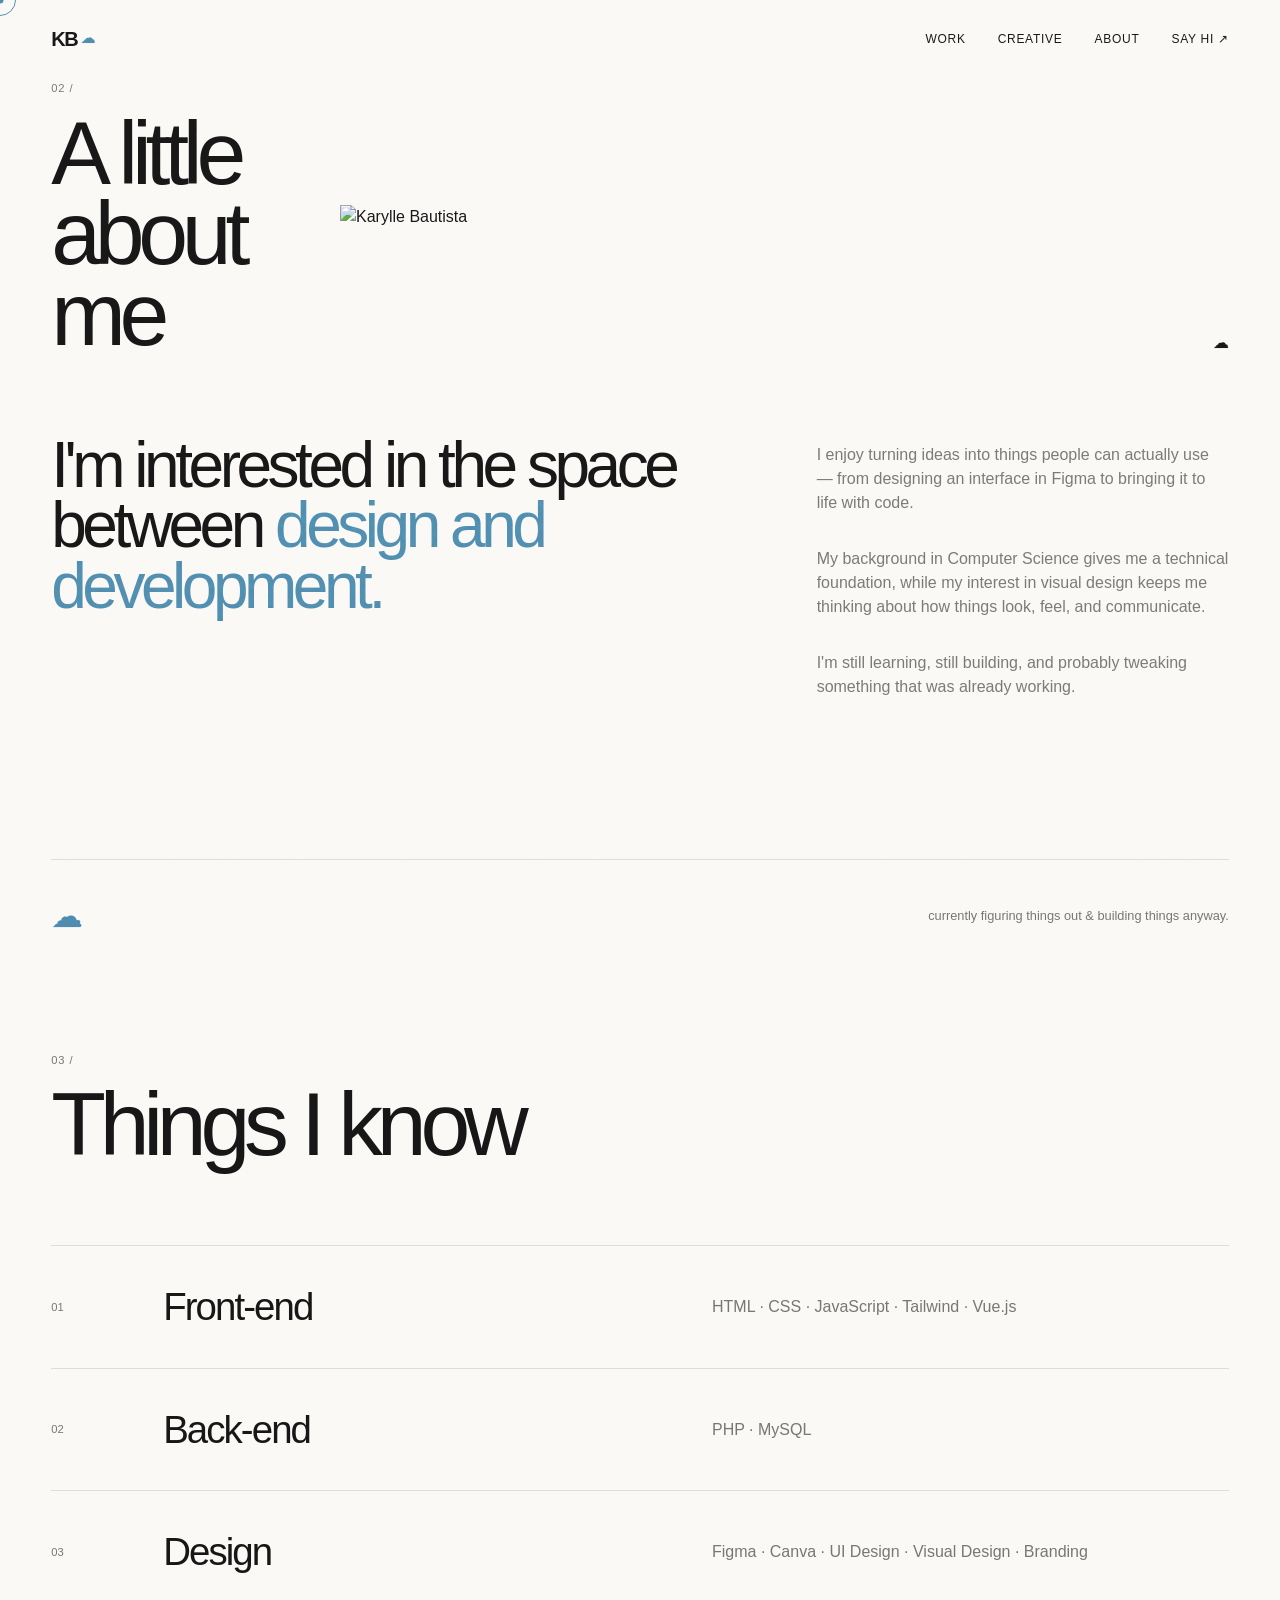
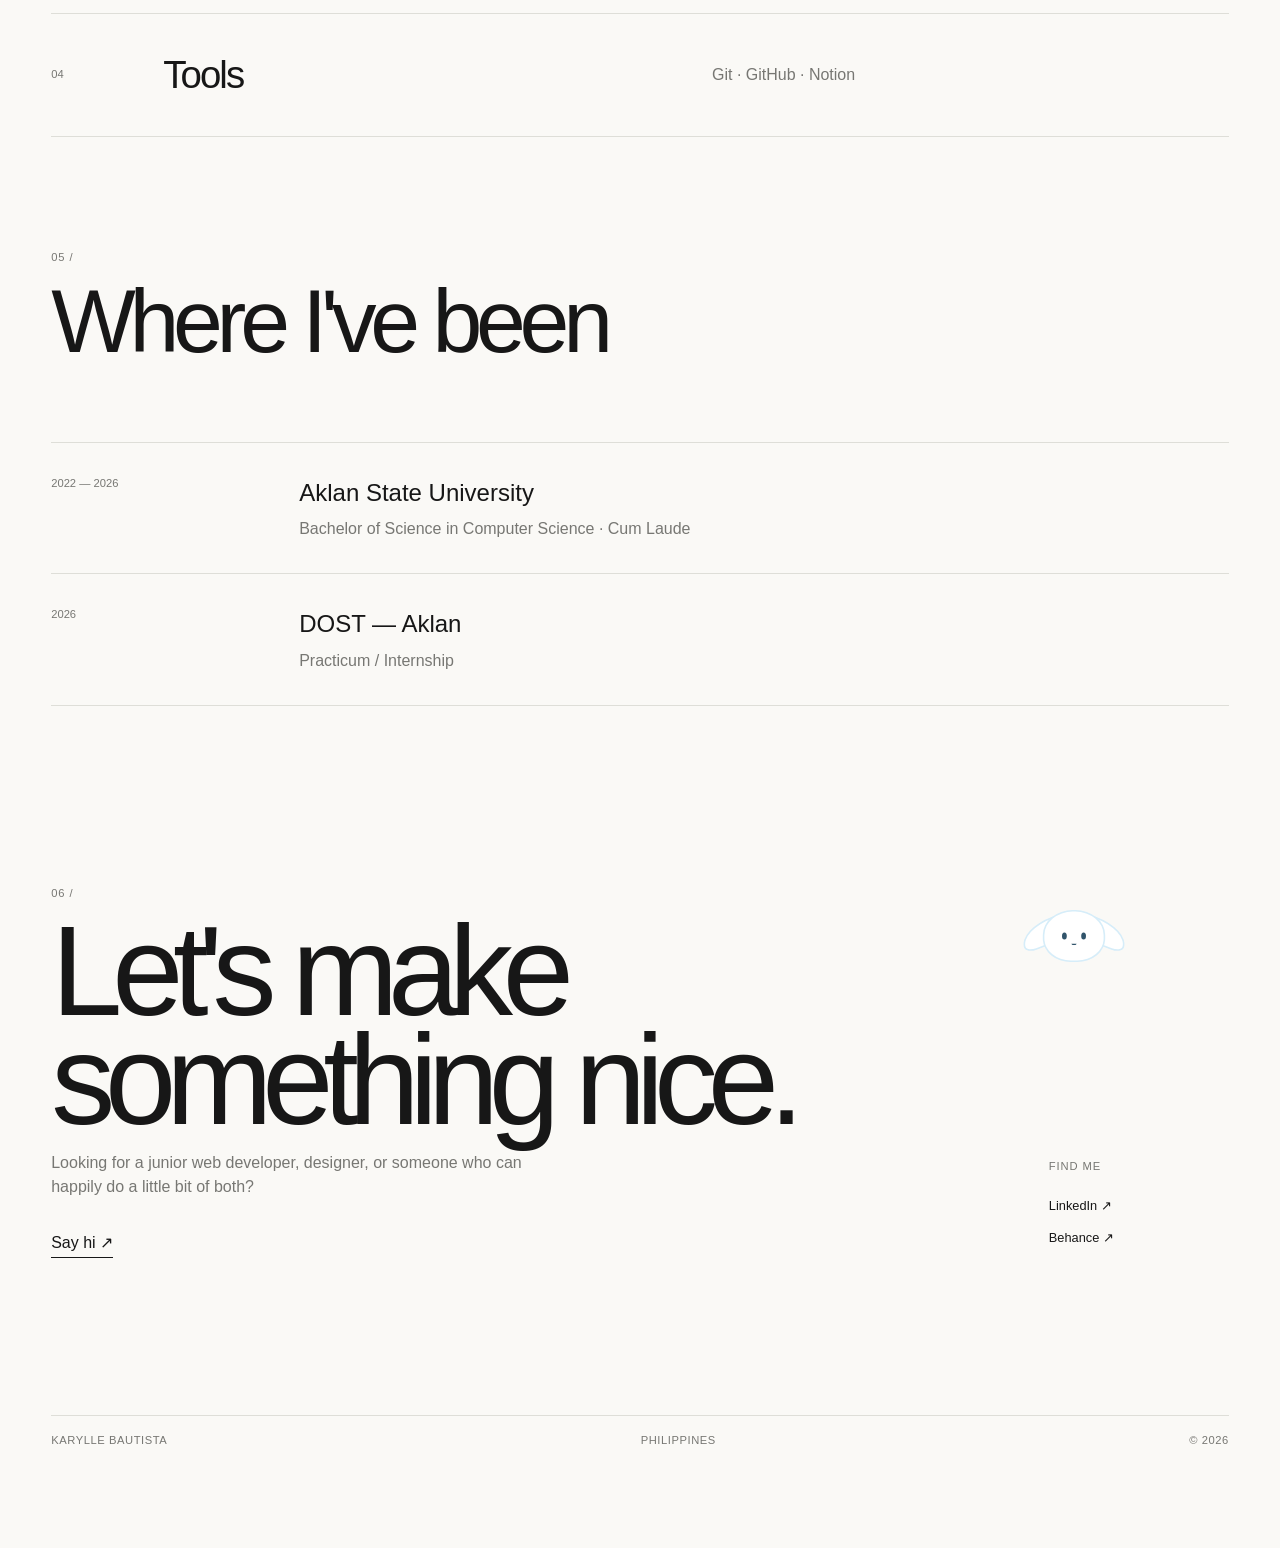
==== about.html @ 3c8ad1b9 "Add files via upload" ====
<!DOCTYPE html>
<html lang="en">

<head>
    <meta charset="UTF-8">
    <meta name="viewport" content="width=device-width, initial-scale=1.0">
    <title>About Us</title>
    <link rel="stylesheet" href="style.css">
</head>

<body>
    <div class="cursor-dot"></div>
    <div class="cursor-ring"></div>


    <!-- =====================================
         NAVIGATION
    ====================================== -->

    <header class="header">

        <a href="#" class="logo">
            KB
            <span>☁</span>
        </a>


        <nav class="nav">

            <a href="index.html#work">Work</a>

            <a href="index.html#creative">Creative</a>

            <a href="about.html">About</a>

            <a href="#contact">Say hi ↗</a>

        </nav>
    </header>
    <!-- =====================================
             ABOUT
        ====================================== -->

    <section id="about" class="section about">

        <div class="section-header">

            <div class="section-header-content">

                <div class="text-content">
                    <p class="section-number">02 /</p>

                    <h2>
                        A little<br>
                        about me
                    </h2>
                </div>

                <div class="image">
                    <img src="assets/images/karylle.png" alt="Karylle Bautista">
                </div>

            </div>


            <div class="section-character">
                ☁
            </div>

        </div>


        <div class="about-grid">


            <div class="about-large">

                <p>

                    I'm interested in the space between
                    <span>design and development.</span>

                </p>

            </div>


            <div class="about-text">

                <p>

                    I enjoy turning ideas into things people can actually use — from designing an interface in Figma
                    to bringing it to life with code.

                </p>


                <p>

                    My background in Computer Science gives me a technical foundation, while my interest in visual
                    design keeps me thinking about how things look, feel, and communicate.

                </p>


                <p>

                    I'm still learning, still building,
                    and probably tweaking something
                    that was already working.

                </p>

            </div>

        </div>


        <div class="about-bottom">

            <div class="mini-cloud">
                ☁
            </div>

            <p>
                currently figuring things out
                & building things anyway.
            </p>

        </div>

    </section>
    <!-- =====================================
             SKILLS
        ====================================== -->

    <section class="section skills">

        <div class="section-header">

            <div>

                <p class="section-number">
                    03 /
                </p>

                <h2>
                    Things I know
                </h2>

            </div>

        </div>


        <div class="skills-list">


            <div class="skill-row reveal">

                <span class="skill-number">
                    01
                </span>

                <h3>
                    Front-end
                </h3>

                <p>
                    HTML · CSS · JavaScript
                    · Tailwind · Vue.js
                </p>

            </div>


            <div class="skill-row reveal">

                <span class="skill-number">
                    02
                </span>

                <h3>
                    Back-end
                </h3>

                <p>
                    PHP · MySQL
                </p>

            </div>


            <div class="skill-row reveal">

                <span class="skill-number">
                    03
                </span>

                <h3>
                    Design
                </h3>

                <p>
                    Figma · Canva · UI Design ·
                    Visual Design · Branding
                </p>

            </div>


            <div class="skill-row reveal">

                <span class="skill-number">
                    04
                </span>

                <h3>
                    Tools
                </h3>

                <p>
                    Git · GitHub · Notion
                </p>

            </div>

        </div>

    </section>


    <!-- =====================================
             EXPERIENCE / EDUCATION
        ====================================== -->

    <section class="section experience">

        <div class="section-header">

            <div>

                <p class="section-number">
                    05 /
                </p>

                <h2>
                    Where I've been
                </h2>

            </div>

        </div>


        <div class="experience-list">


            <div class="experience-row reveal">

                <div class="experience-date">
                    2022 — 2026
                </div>

                <div>

                    <h3>
                        Aklan State University
                    </h3>

                    <p>
                        Bachelor of Science in
                        Computer Science · Cum Laude
                    </p>

                </div>

            </div>



            <div class="experience-row reveal">

                <div class="experience-date">
                    2026
                </div>

                <div>

                    <h3>
                        DOST — Aklan
                    </h3>

                    <p>
                        Practicum / Internship
                    </p>

                </div>

            </div>

        </div>

    </section>

    <!-- =====================================
             CONTACT
        ====================================== -->

    <section id="contact" class="section contact">

        <div class="contact-character">

            <div class="cloud-mascot small">

                <div class="cloud-ear left"></div>

                <div class="cloud-ear right"></div>


                <div class="cloud-face">

                    <span class="eye left"></span>

                    <span class="eye right"></span>

                    <span class="mouth"></span>

                </div>

            </div>

        </div>


        <div class="contact-wrapper">

            <div class="contact-main">

                <p class="section-number">
                    06 /
                </p>

                <h2>
                    Let's make<br>
                    something nice.
                </h2>

                <p class="contact-description">
                    Looking for a junior web developer,
                    designer, or someone who can happily
                    do a little bit of both?
                </p>

                <a href="mailto:karyllebusiness@gmail.com" class="contact-link">
                    Say hi ↗
                </a>

            </div>


            <div class="contact-socials">

                <p>Find me</p>

                <a href="www.linkedin.com/in/karylle-bautista27" target="_blank">LinkedIn ↗</a>
                <a href="https://www.behance.net/karylle" target="_blank">Behance ↗</a>

            </div>

        </div>


        <div class="contact-footer">

            <span>
                Karylle Bautista
            </span>

            <span>
                Philippines
            </span>

            <span>
                © <span id="year"></span>
            </span>

        </div>

    </section>

    <script src="script.js"></script>
</body>

</html>
---- style.css ----
/* =========================================
   VARIABLES
========================================= */

:root {

    --background: #faf9f6;

    --surface: #ffffff;

    --text: #171717;

    --muted: #777773;

    --border: #deded8;

    --blue: #a9dcf5;

    --blue-dark: #4f8caf;

    --pink: #f3ccd8;

    --yellow: #f7df9c;

    --container: 1400px;

    --padding: 4vw;

    --ease: cubic-bezier(0.2, 0.8, 0.2, 1);

}



/* =========================================
   RESET
========================================= */

* {

    margin: 0;

    padding: 0;

    box-sizing: border-box;

}


html {

    scroll-behavior: smooth;

}


body {
    font-family:
        Arial,
        Helvetica,
        sans-serif;
    background: var(--background);
    color: var(--text);
    line-height: 1.5;
    overflow-x: hidden;
    position: relative;
    min-height: 100vh;
}

body::before {
    content: "";
    position: fixed;
    inset: 0;
    z-index: 9999;
    pointer-events: none;
    background-image: url("data:image/svg+xml,%3Csvg xmlns='http://www.w3.org/2000/svg' viewBox='0 0 200 200'%3E%3Cfilter id='noiseFilter'%3E%3CfeTurbulence type='fractalNoise' baseFrequency='0.8' numOctaves='3' stitchTiles='stitch'/%3E%3C/filter%3E%3Crect width='100%25' height='100%25' filter='url(%23noiseFilter)'/%3E%3C/svg%3E");
    opacity: 0.15;
    mix-blend-mode: overlay;
}


a {

    color: inherit;

    text-decoration: none;

}


img {

    display: block;

    width: 100%;

}


::selection {

    background: var(--blue);

    color: var(--text);

}



/* =========================================
   HEADER
========================================= */

.header {

    position: fixed;

    top: 0;

    left: 0;

    width: 100%;

    padding:
        1.5rem var(--padding);

    display: flex;

    justify-content: space-between;

    align-items: center;

    z-index: 1000;

    transition:
        background 0.3s ease,
        padding 0.3s ease;

}


.header.scrolled {

    background:
        rgba(250, 249, 246, 0.88);

    backdrop-filter: blur(12px);

    padding-top: 1rem;

    padding-bottom: 1rem;

}


.logo {

    font-size: 1.25rem;

    font-weight: 700;

    letter-spacing: -0.07em;

    display: flex;

    align-items: center;

    gap: 0.25rem;

}


.logo span {

    color: var(--blue-dark);

    font-size: 0.9rem;

    transition:
        transform 0.3s var(--ease);

}


.logo:hover span {

    transform:
        translateY(-4px) rotate(-10deg);

}


.nav {

    display: flex;

    gap: 2rem;

}


.nav a {

    font-size: 0.75rem;

    text-transform: uppercase;

    letter-spacing: 0.06em;

    transition:
        color 0.3s ease;

}


.nav a:hover {

    color: var(--blue-dark);

}



/* =========================================
   GENERAL SECTIONS
========================================= */

.section {

    width: 100%;

    max-width: var(--container);

    margin: 0 auto;

    padding:
        5rem var(--padding);

    padding-bottom: 2rem;

}


.section-header {

    display: flex;

    justify-content: space-between;

    align-items: flex-end;

    margin-bottom: 5rem;

}


.section-number {

    font-size: 0.7rem;

    text-transform: uppercase;

    letter-spacing: 0.08em;

    color: var(--muted);

    margin-bottom: 1rem;

}


.section-header h2 {

    font-size:
        clamp(3rem, 7vw, 7rem);

    font-weight: 500;

    line-height: 0.9;

    letter-spacing: -0.07em;

}


.section-note {

    font-size: 0.7rem;

    color: var(--muted);

    text-transform: uppercase;

    letter-spacing: 0.06em;

}



/* =========================================
   HERO
========================================= */

.hero {

    min-height: 100vh;

    padding:
        8rem var(--padding) 3rem;

    display: flex;

    flex-direction: column;

    justify-content: space-between;

    position: relative;

    overflow: hidden;

}


.hero-top,
.hero-bottom {

    display: flex;

    justify-content: space-between;

    align-items: center;

}


.eyebrow,
.location {

    font-size: 0.7rem;

    text-transform: uppercase;

    letter-spacing: 0.08em;

    color: var(--muted);

}


.hero-main {

    max-width: 1200px;

    position: relative;

    z-index: 2;

}


.hero-intro {

    font-size: 0.8rem;

    text-transform: uppercase;

    letter-spacing: 0.08em;

    color: var(--muted);

    margin-bottom: 1.5rem;

}


.hero h1 {

    font-size:
        clamp(4rem, 10vw, 10rem);

    font-weight: 500;

    line-height: 0.84;

    letter-spacing: -0.08em;

    margin-bottom: 3rem;

}


.hero h1 span {

    display: block;

    color: var(--blue-dark);

}


.hero-description {

    max-width: 700px;

    font-size:
        clamp(1.2rem, 2.1vw, 2rem);

    line-height: 1.4;

    letter-spacing: -0.035em;

    margin-bottom: 2.5rem;

}


.hero-details {

    display: flex;

    flex-wrap: wrap;

    gap: 0.5rem;

}


.hero-details span {

    padding:
        0.55rem 0.85rem;

    border:
        1px solid var(--border);

    border-radius: 100px;

    font-size: 0.65rem;

    text-transform: uppercase;

    letter-spacing: 0.04em;

    color: var(--muted);

}


.scroll-link {

    font-size: 0.7rem;

    text-transform: uppercase;

    letter-spacing: 0.06em;

    transition:
        transform 0.3s ease,
        color 0.3s ease;

}


.scroll-link:hover {

    transform: translateY(4px);

    color: var(--blue-dark);

}



/* =========================================
   CLOUD MASCOT
========================================= */

.cloud-mascot {

    width: 130px;

    height: 100px;

    position: relative;

    animation:
        mascotFloat 4s ease-in-out infinite;

}


.cloud-face {

    width: 78px;

    height: 65px;

    position: absolute;

    left: 26px;

    bottom: 5px;

    background: white;

    border:
        2px solid #d6edf9;

    border-radius:
        48% 48% 45% 45%;

    z-index: 3;

}


.cloud-ear {

    width: 60px;

    height: 32px;

    position: absolute;

    bottom: 25px;

    background: white;

    border:
        2px solid #d6edf9;

    z-index: 1;

}


.cloud-ear.left {

    left: -2px;

    border-radius:
        100% 30% 70% 30%;

    transform: rotate(-20deg);

}


.cloud-ear.right {

    right: -2px;

    border-radius:
        30% 100% 30% 70%;

    transform: rotate(20deg);

}


.eye {

    width: 6px;

    height: 9px;

    position: absolute;

    top: 26px;

    background: #31546b;

    border-radius: 50%;

}


.eye.left {

    left: 22px;

}


.eye.right {

    right: 22px;

}


.mouth {

    width: 7px;

    height: 4px;

    position: absolute;

    left: 50%;

    top: 38px;

    transform:
        translateX(-50%);

    border-bottom:
        2px solid #31546b;

    border-radius: 50%;

}


.cloud-puff {

    position: absolute;

    background: var(--blue);

    border-radius: 50%;

}


.cloud-puff.one {

    width: 24px;

    height: 24px;

    top: 3px;

    right: 15px;

}


.cloud-puff.two {

    width: 15px;

    height: 15px;

    top: 18px;

    right: 0;

}


.cloud-mascot.small {

    transform: scale(0.8);

    transform-origin: left bottom;

}


@keyframes mascotFloat {

    0%,
    100% {

        transform:
            translateY(0) rotate(0deg);

    }

    50% {

        transform:
            translateY(-8px) rotate(2deg);

    }

}

/* =====================================
   PROJECTS
===================================== */

.projects {
    display: flex;
    flex-direction: column;
}


/* =====================================
   FEATURED PROJECT
===================================== */

.project-featured {
    display: flex;
    flex-direction: column;
}


.project-featured .project-image {
    width: 100%;
    height: auto;
    overflow: hidden;
    position: relative;
}


.project-featured .project-image img {
    width: 100%;
    height: 100%;
    object-fit: cover;
    transition: transform 0.6s var(--ease);
    border-radius: 15px;
}


.project-featured .project-image:hover img {
    transform: scale(1.02);
    border-radius: 15px;
}


.project-featured .project-content {
    display: grid;
    grid-template-columns: 70px 1fr auto;
    gap: 2rem;
    padding: 2rem 0 2rem;
    align-items: start;
}


/* =====================================
   PROJECT META
===================================== */

.project-meta {
    display: flex;
    flex-direction: column;
    gap: 0.25rem;

    font-size: 0.75rem;
    color: var(--muted);
}


/* =====================================
   PROJECT INFO
===================================== */

.project-info h3 {
    margin: 0 0 0.5rem;

    font-size: clamp(1.4rem, 2vw, 2rem);
    font-weight: 500;
    letter-spacing: -0.03em;
}


.project-info p {
    max-width: 550px;
    margin: 0 0 1rem;

    color: var(--muted);
    font-size: 0.9rem;
    line-height: 1.5;
}

.project-bubble {

    position: absolute;

    right: 2rem;

    bottom: 2rem;

    padding:
        0.7rem 1rem;

    background: white;

    border-radius: 100px;

    font-size: 0.7rem;

    opacity: 0;

    transform: translateY(10px);

    transition:
        opacity 0.35s ease,
        transform 0.35s var(--ease);

}


.project-image:hover .project-bubble {

    opacity: 1;

    transform: translateY(0);

}


/* =====================================
   TAGS
===================================== */

.project-tags {
    display: flex;
    flex-wrap: wrap;
    gap: 0.4rem;
}


.project-tags span {
    padding: 0.3rem 0.6rem;

    border: 1px solid var(--border);
    border-radius: 999px;

    font-size: 0.68rem;
    color: var(--muted);
}


/* =====================================
   PROJECT LINK
===================================== */

.project-link {
    color: var(--text);
    text-decoration: none;
    font-size: 0.78rem;
    white-space: nowrap;

    transition: opacity 0.3s ease;
}


.project-link:hover {
    opacity: 0.5;
}


/* =====================================
   OTHER PROJECTS
===================================== */

.projects-list {
    border-top: 1px solid var(--border);
}


.project-small {
    display: grid;
    grid-template-columns: 55px 1fr auto;
    gap: 1.5rem;

    align-items: center;

    padding: 1.5rem 0;

    border-bottom: 1px solid var(--border);

    transition: padding 0.3s ease;
}


.project-small:hover {
    padding-left: 0.5rem;
}


.project-small .project-meta {
    flex-direction: column;
}


.project-small .project-info {
    display: flex;
    align-items: center;
    gap: 1.5rem;
}


.project-small .project-info h3 {
    margin: 0;
    font-size: 1.1rem;
}


.project-small .project-info p {
    display: none;
}


.project-small .project-tags {
    margin-left: auto;
}


.project-small .project-link {
    justify-self: end;
}


/* =====================================
   TABLET
===================================== */

@media (max-width: 900px) {

    .project-featured .project-image {
        height: 480px;
    }

    .project-small .project-info {
        display: block;
    }

    .project-small .project-tags {
        margin-top: 0.6rem;
        margin-left: 0;
    }

}


/* =====================================
   MOBILE
===================================== */

@media (max-width: 800px) {

    .project-featured .project-image {
        height: 380px;
        min-height: 0;
    }

    .project-featured .project-content {
        grid-template-columns: 1fr;
        gap: 0.8rem;
        padding-bottom: 2.5rem;
    }

    .project-featured .project-meta {
        flex-direction: row;
        justify-content: space-between;
    }

    .project-small {
        grid-template-columns: 40px 1fr auto;
        gap: 1rem;
        padding: 1.25rem 0;
    }

    .project-small .project-info h3 {
        font-size: 1rem;
    }

    .project-small .project-tags {
        display: none;
    }

}


@media (max-width: 600px) {

    .project-featured .project-image {
        height: 300px;
    }

    .project-small {
        grid-template-columns: 35px 1fr auto;
    }

    .project-small .project-link {
        font-size: 0.7rem;
    }

}

/* =========================================
   ABOUT
========================================= */

.section-header-content {
    display: flex;
    justify-content: space-between;
    align-items: center;
    gap: 6rem;
}

.text-content {
    flex: 1;
}

.image {
    flex: 0 0 400px;
}

.image img {
    width: 100%;
    max-width: 400px;
    height: auto;
    display: block;
}

.about {

    min-height: 100vh;

}


.about-grid {

    display: grid;

    grid-template-columns:
        1.3fr 0.7fr;

}


.about-large p {

    font-size:
        clamp(2.5rem, 5vw, 5.5rem);

    line-height: 0.95;

    letter-spacing: -0.07em;

}


.about-large span {

    color: var(--blue-dark);

}

.image img {
    max-width: 400px;
    overflow: hidden;
    display: block;
    height: auto;

}


.about-text {

    padding-top: 0.5rem;

}


.about-text p {

    color: var(--muted);

    margin-bottom: 2rem;

    max-width: 450px;

}


.about-bottom {

    margin-top: 8rem;

    padding-top: 2rem;

    border-top:
        1px solid var(--border);

    display: flex;

    justify-content: space-between;

    align-items: center;

}


.mini-cloud {

    font-size: 2rem;

    color: var(--blue-dark);

}


.about-bottom p {

    color: var(--muted);

    font-size: 0.8rem;

}



/* =========================================
   SKILLS
========================================= */

.skills-list {

    border-top:
        1px solid var(--border);

}


.skill-row {

    display: grid;

    grid-template-columns:
        80px 1fr 1fr;

    gap: 2rem;

    align-items: center;

    padding:
        2rem 0;

    border-bottom:
        1px solid var(--border);

    transition:
        padding 0.4s var(--ease);

}


.skill-row:hover {

    padding-left: 1rem;

    padding-right: 1rem;

    background:
        rgba(169, 220, 245, 0.08);

}


.skill-number {

    font-size: 0.7rem;

    color: var(--muted);

}


.skill-row h3 {

    font-size:
        clamp(1.5rem, 3vw, 2.8rem);

    font-weight: 500;

    letter-spacing: -0.05em;

}


.skill-row p {

    color: var(--muted);

}



/* =========================================
   CREATIVE WORK
========================================= */

.creative-intro {

    max-width: 650px;

    margin-bottom: 5rem;

}


.creative-intro p {

    font-size:
        clamp(1.5rem, 3vw, 2rem);

    line-height: 1.2;

    letter-spacing: -0.04em;

}

.creative-grid {
    display: grid;
    grid-template-columns: repeat(12, 1fr);
    gap: 2rem;
    align-items: start;
}

.creative-item {
    overflow: hidden;
}

.creative-item img {
    display: block;
    width: 100%;
    height: auto;
    object-fit: cover;
    border-radius: 15px;
}

.creative-large {
    grid-column: span 7;
}

.creative-small {
    grid-column: span 5;
}

.creative-item:nth-child(2) {
    margin-top: 3rem;
}

.creative-item:nth-child(3) {
    grid-column: 2 / span 5;
    margin-top: 3rem;
}

.creative-item:nth-child(4) {
    grid-column: 8 / span 5;
    margin-top: 3rem;
}

.creative-item:nth-child(5) {
    grid-column: 1 / span 5;
    margin-top: 5rem;
}

.creative-item:nth-child(6) {
    grid-column: 6 / span 7;
    margin-top: 5rem;
}

.creative-item:nth-child(7) {
    grid-column: 1 / span 5;
    margin-top: 5rem;
}

.creative-item:nth-child(8) {
    grid-column: 7 / span 6;
    margin-top: 5rem;
}

/* =========================================
   EXPERIENCE
========================================= */

.experience-list {

    border-top:
        1px solid var(--border);

}


.experience-row {

    display: grid;

    grid-template-columns:
        200px 1fr;

    gap: 3rem;

    padding:
        2rem 0;

    border-bottom:
        1px solid var(--border);

}


.experience-date {

    font-size: 0.7rem;

    color: var(--muted);

}


.experience-row h3 {

    font-size: 1.5rem;

    font-weight: 500;

    margin-bottom: 0.4rem;

}


.experience-row p {

    color: var(--muted);

}



/* =========================================
   CONTACT
========================================= */

.contact {

    min-height: 90vh;

    display: flex;

    flex-direction: column;

    justify-content: center;

    position: relative;

}


.contact-character {

    position: absolute;

    top: 8rem;

    right: 10%;

}


.contact h2 {

    font-size:
        clamp(4rem, 10vw, 10rem);

    line-height: 0.85;

    letter-spacing: -0.08em;

    font-weight: 500;

    margin-bottom: 1rem;

}


.contact-description {

    max-width: 500px;

    color: var(--muted);

    margin-bottom: 2rem;

}


.contact-link {

    width: fit-content;

    font-size: 1rem;

    border-bottom:
        1px solid var(--text);

    padding-bottom: 0.4rem;

    transition:
        color 0.3s ease,
        border-color 0.3s ease;

}


.contact-link:hover {

    color: var(--blue-dark);

    border-color: var(--blue-dark);

}


.contact-footer {

    margin-top: 10rem;

    padding-top: 1rem;

    border-top:
        1px solid var(--border);

    display: flex;

    justify-content: space-between;

    font-size: 0.7rem;

    text-transform: uppercase;

    letter-spacing: 0.05em;

    color: var(--muted);

}

.contact-wrapper {
    display: flex;
    justify-content: space-between;
    align-items: flex-end;
    gap: 4rem;
}

.contact-main {
    flex: 1;
}

.contact-socials {
    width: 180px;
    display: flex;
    flex-direction: column;
    gap: 0.8rem;
    padding-bottom: 0.5rem;
}

.contact-socials p {
    font-size: 0.7rem;
    text-transform: uppercase;
    letter-spacing: 0.08em;
    color: var(--muted);
    margin-bottom: 0.5rem;
}

.contact-socials a {
    font-size: 0.8rem;
    transition: color 0.3s ease;
}

.contact-socials a:hover {
    color: var(--blue-dark);
}



/* =========================================
   SCROLL REVEAL
========================================= */

.reveal {

    opacity: 0;

    transform:
        translateY(30px);

    transition:
        opacity 0.8s ease,
        transform 0.8s var(--ease);

}


.reveal.visible {

    opacity: 1;

    transform:
        translateY(0);

}



/* =========================================
   CUSTOM CURSOR
========================================= */

.cursor-dot {

    width: 7px;

    height: 7px;

    background:
        var(--blue-dark);

    border-radius: 50%;

    position: fixed;

    top: 0;

    left: 0;

    pointer-events: none;

    z-index: 9999;

    transform:
        translate(-50%, -50%);

}


.cursor-ring {

    width: 32px;

    height: 32px;

    border:
        1px solid var(--blue-dark);

    border-radius: 50%;

    position: fixed;

    top: 0;

    left: 0;

    pointer-events: none;

    z-index: 9998;

    transform:
        translate(-50%, -50%);

    transition:
        width 0.25s var(--ease),
        height 0.25s var(--ease),
        background 0.25s ease;

}


.cursor-ring.hover {

    width: 55px;

    height: 55px;

    background:
        rgba(169, 220, 245, 0.15);

}



/* =========================================
   MOBILE
========================================= */

@media (max-width: 800px) {


    :root {

        --padding: 1.25rem;

    }


    .header {

        padding:
            1.25rem;

    }


    .nav {

        gap: 1rem;

    }


    .nav a {

        font-size: 0.6rem;

    }


    .hero {

        padding:
            7rem var(--padding) 2rem;

    }


    .hero-top {

        align-items: flex-start;

    }


    .location {

        text-align: right;

    }


    .hero h1 {

        font-size:
            clamp(4rem, 18vw, 7rem);

    }


    .hero-description {

        max-width: 100%;

    }


    .hero-mascot {

        transform: scale(0.75);

        transform-origin:
            right bottom;

    }


    .section {

        padding-top: 7rem;

        padding-bottom: 7rem;

    }


    .section-header {

        margin-bottom: 3rem;

    }


    .section-header h2 {

        font-size:
            clamp(3rem, 14vw, 5rem);

    }


    .projects {

        gap: 6rem;

    }


    .project-content {

        grid-template-columns: 1fr;

        gap: 1rem;

    }


    .project-meta {

        flex-direction: row;

        justify-content: space-between;

    }


    .project-link {

        justify-self: start;

    }


    .project-bubble {

        opacity: 1;

        transform: none;

        right: 1rem;

        bottom: 1rem;

    }


    .about-grid {

        grid-template-columns: 1fr;

        gap: 3rem;

    }


    .about-large p {

        font-size:
            clamp(2.5rem, 12vw, 5rem);

    }


    .about-bottom {

        margin-top: 5rem;

    }


    .skill-row {

        grid-template-columns:
            40px 1fr;

        gap: 1rem;

    }


    .skill-row p {

        grid-column:
            2 / 3;

    }


    .creative-grid {

        grid-template-columns: 1fr;

        gap: 4rem;

    }


    .creative-item:nth-child(even) {

        margin-top: 0;

    }


    .experience-row {

        grid-template-columns: 1fr;

        gap: 0.75rem;

    }


    .contact-character {

        top: 5rem;

        right: 5%;

        transform: scale(0.7);

    }


    .contact h2 {

        font-size:
            clamp(4rem, 18vw, 7rem);

    }


    .contact-footer {

        margin-top: 6rem;

        flex-wrap: wrap;

        gap: 0.75rem;

    }


    .cursor-dot,
    .cursor-ring {

        display: none;

    }

}
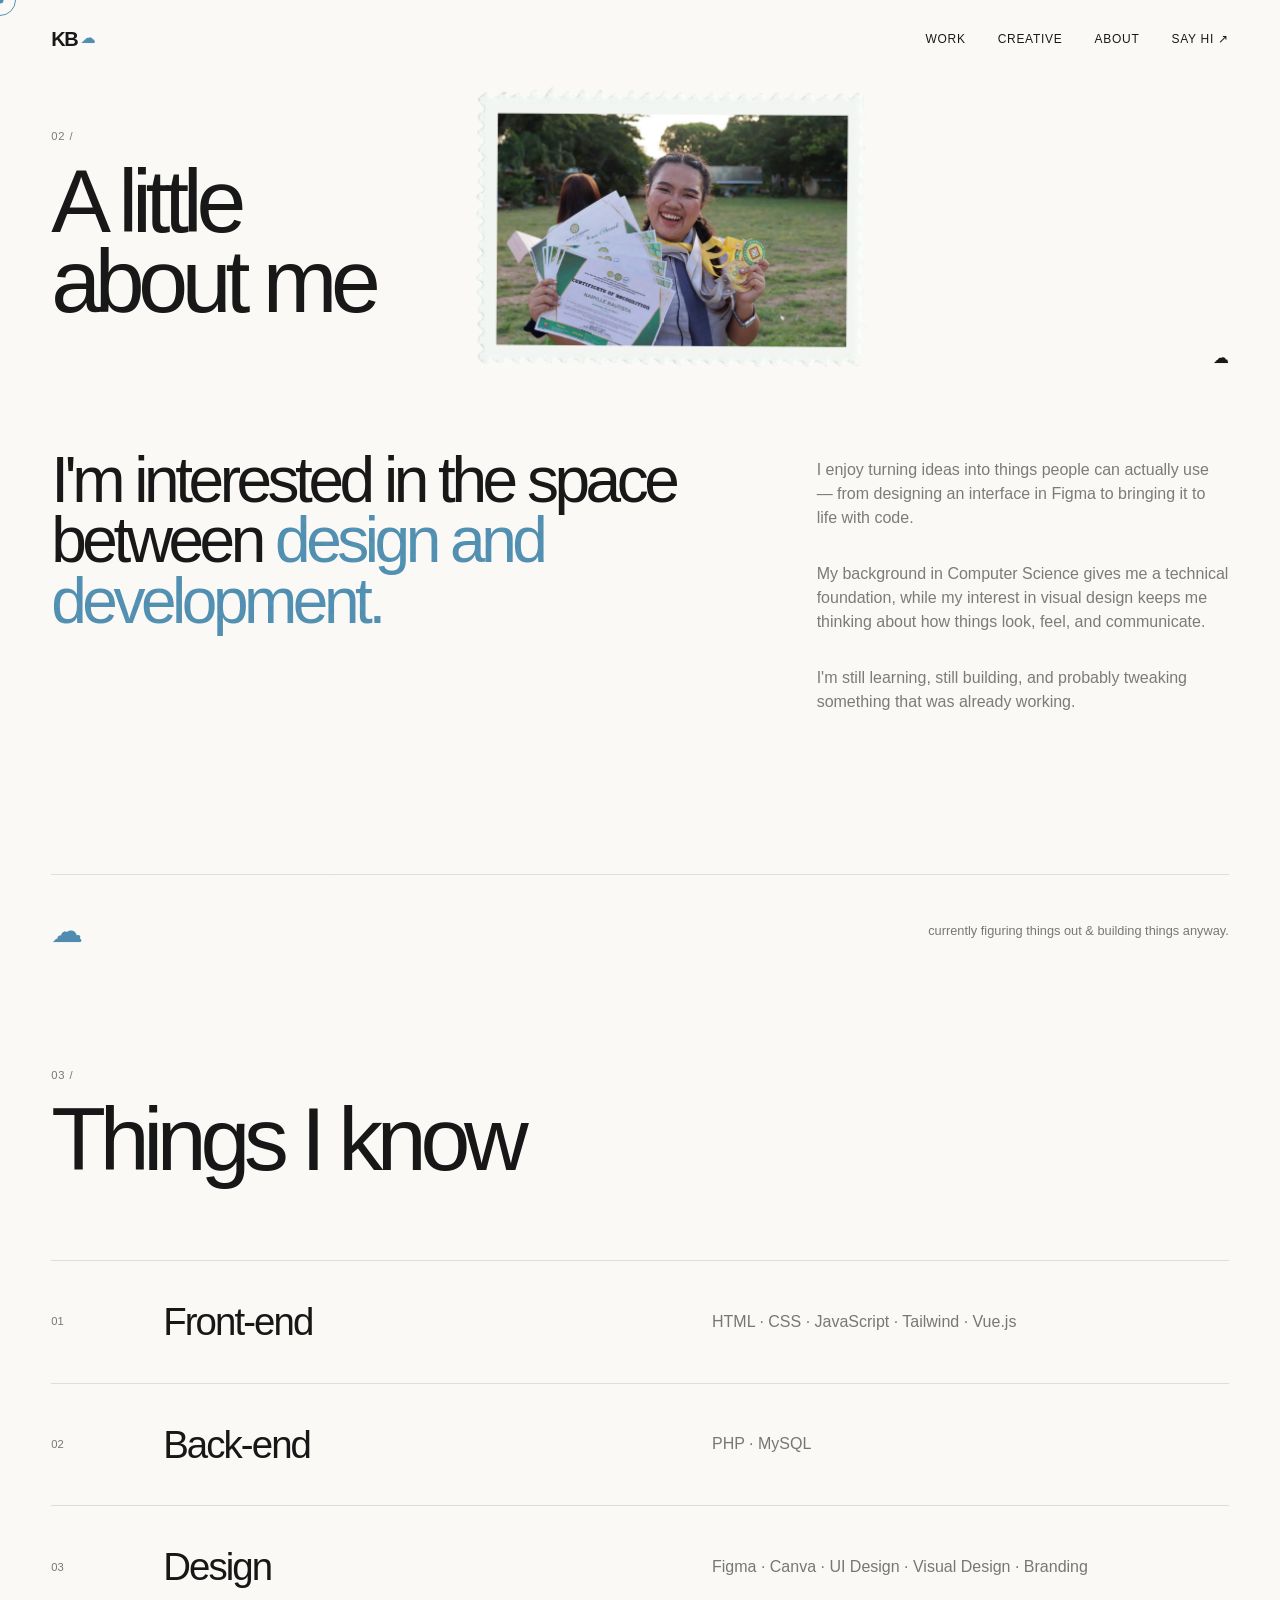
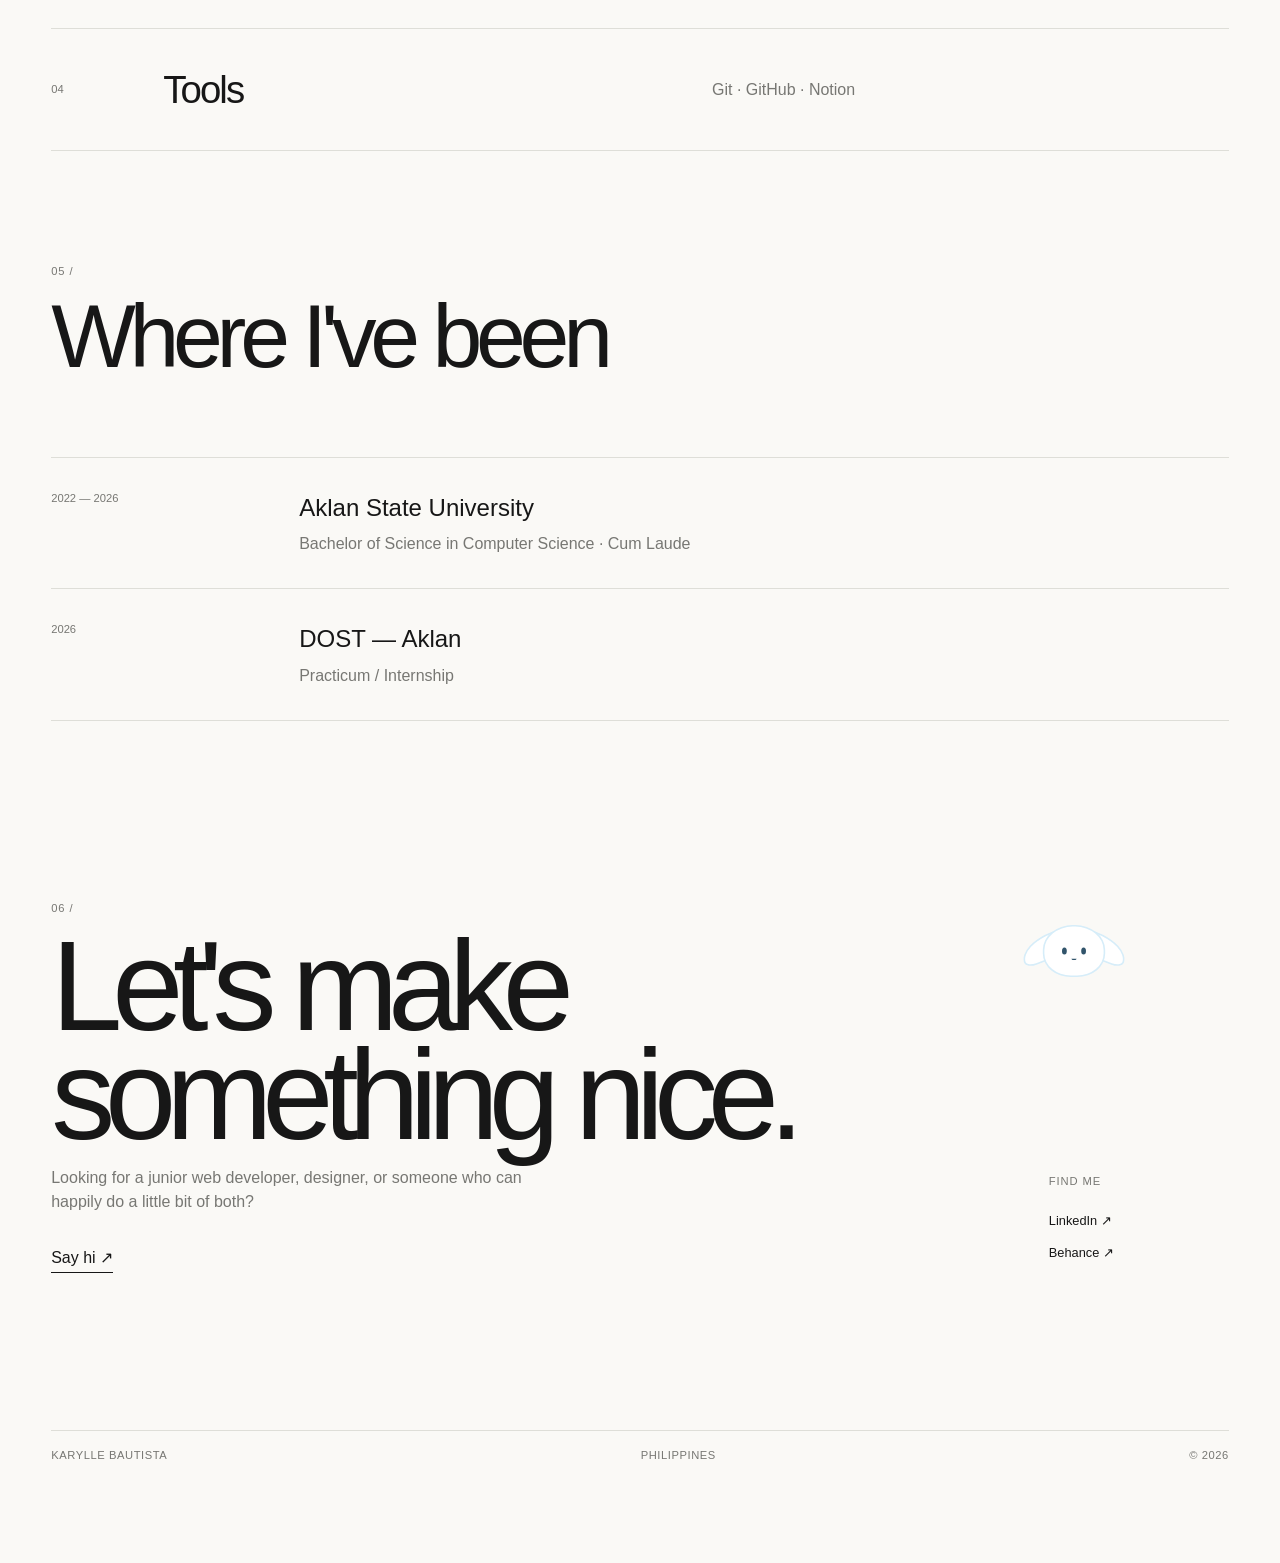
==== commit 43c176c4: "Update about.html" ====
--- a/about.html
+++ b/about.html
@@ -5,6 +5,7 @@
     <meta charset="UTF-8">
     <meta name="viewport" content="width=device-width, initial-scale=1.0">
     <title>About Us</title>
+    <link rel="icon" type="image/x-icon" href="assets/images/cinnamon.png">
     <link rel="stylesheet" href="style.css">
 </head>
 
@@ -392,4 +393,4 @@
     <script src="script.js"></script>
 </body>
 
-</html>+</html>
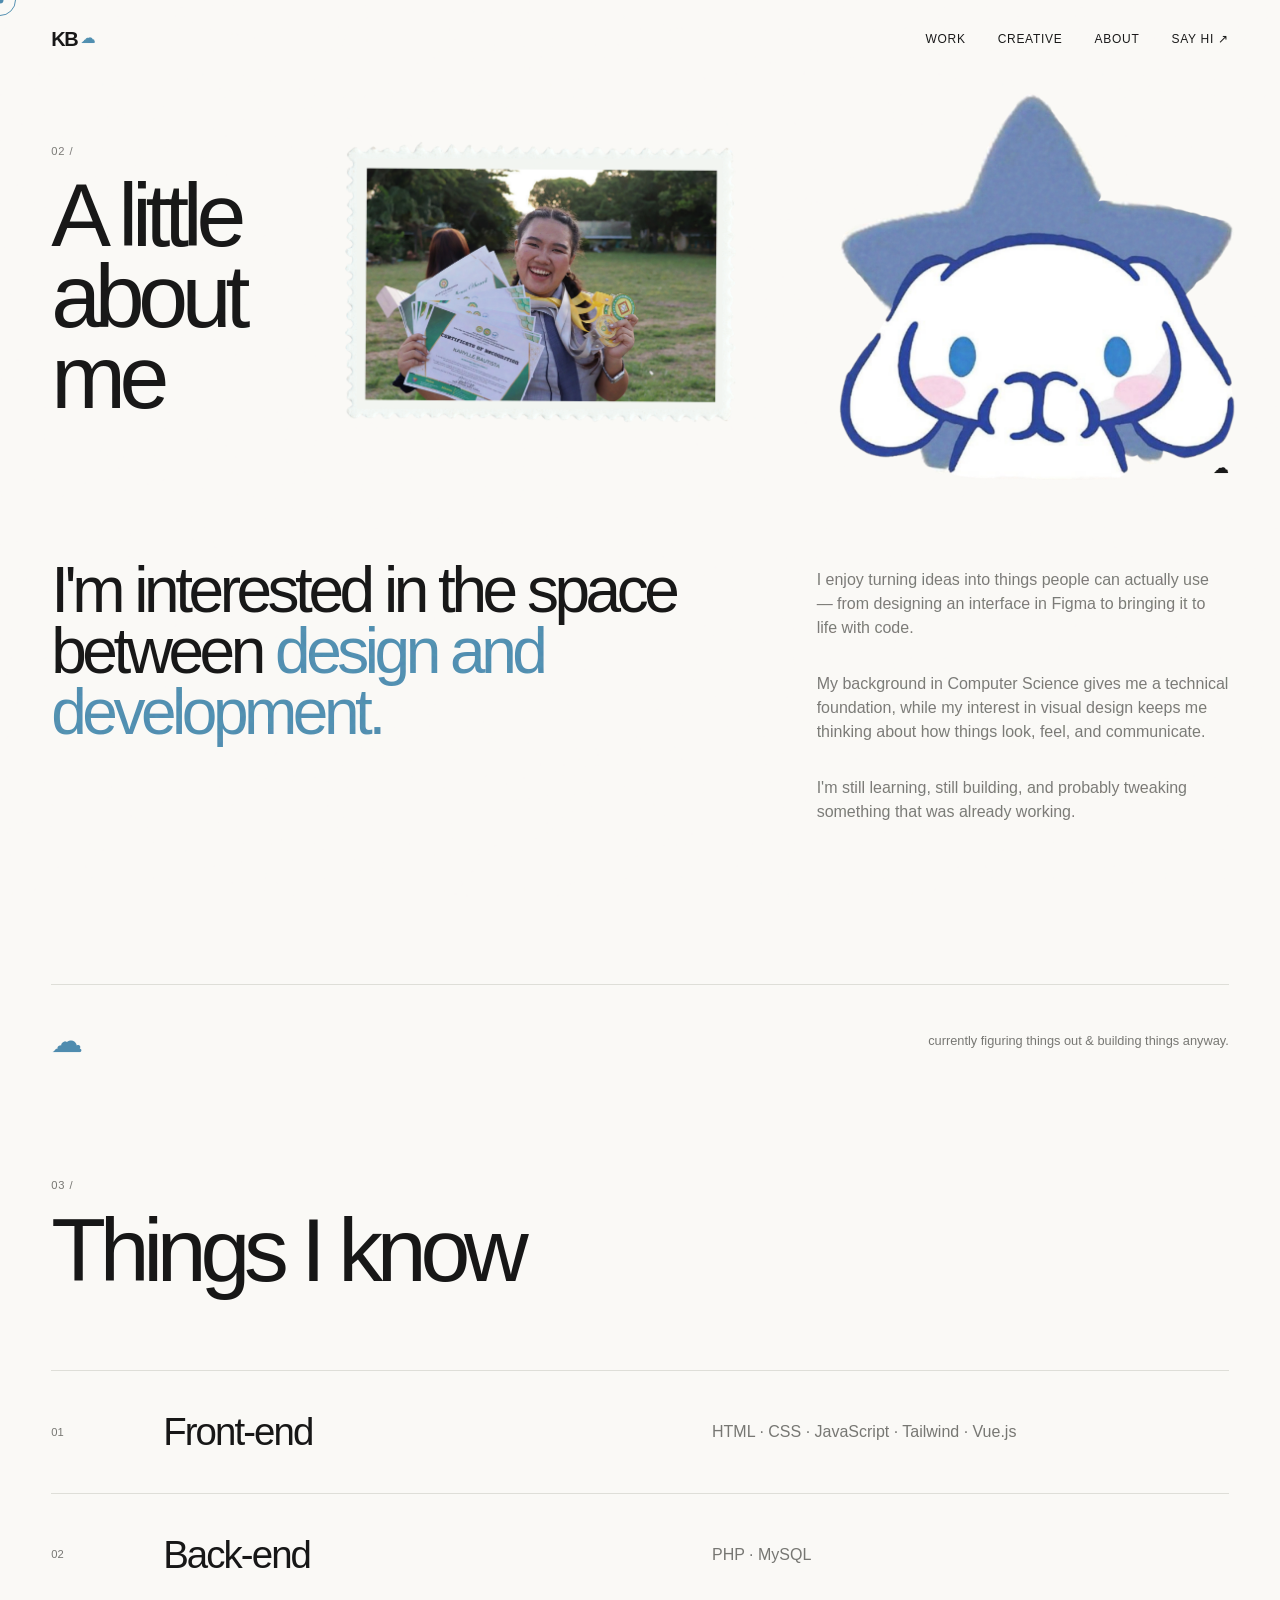
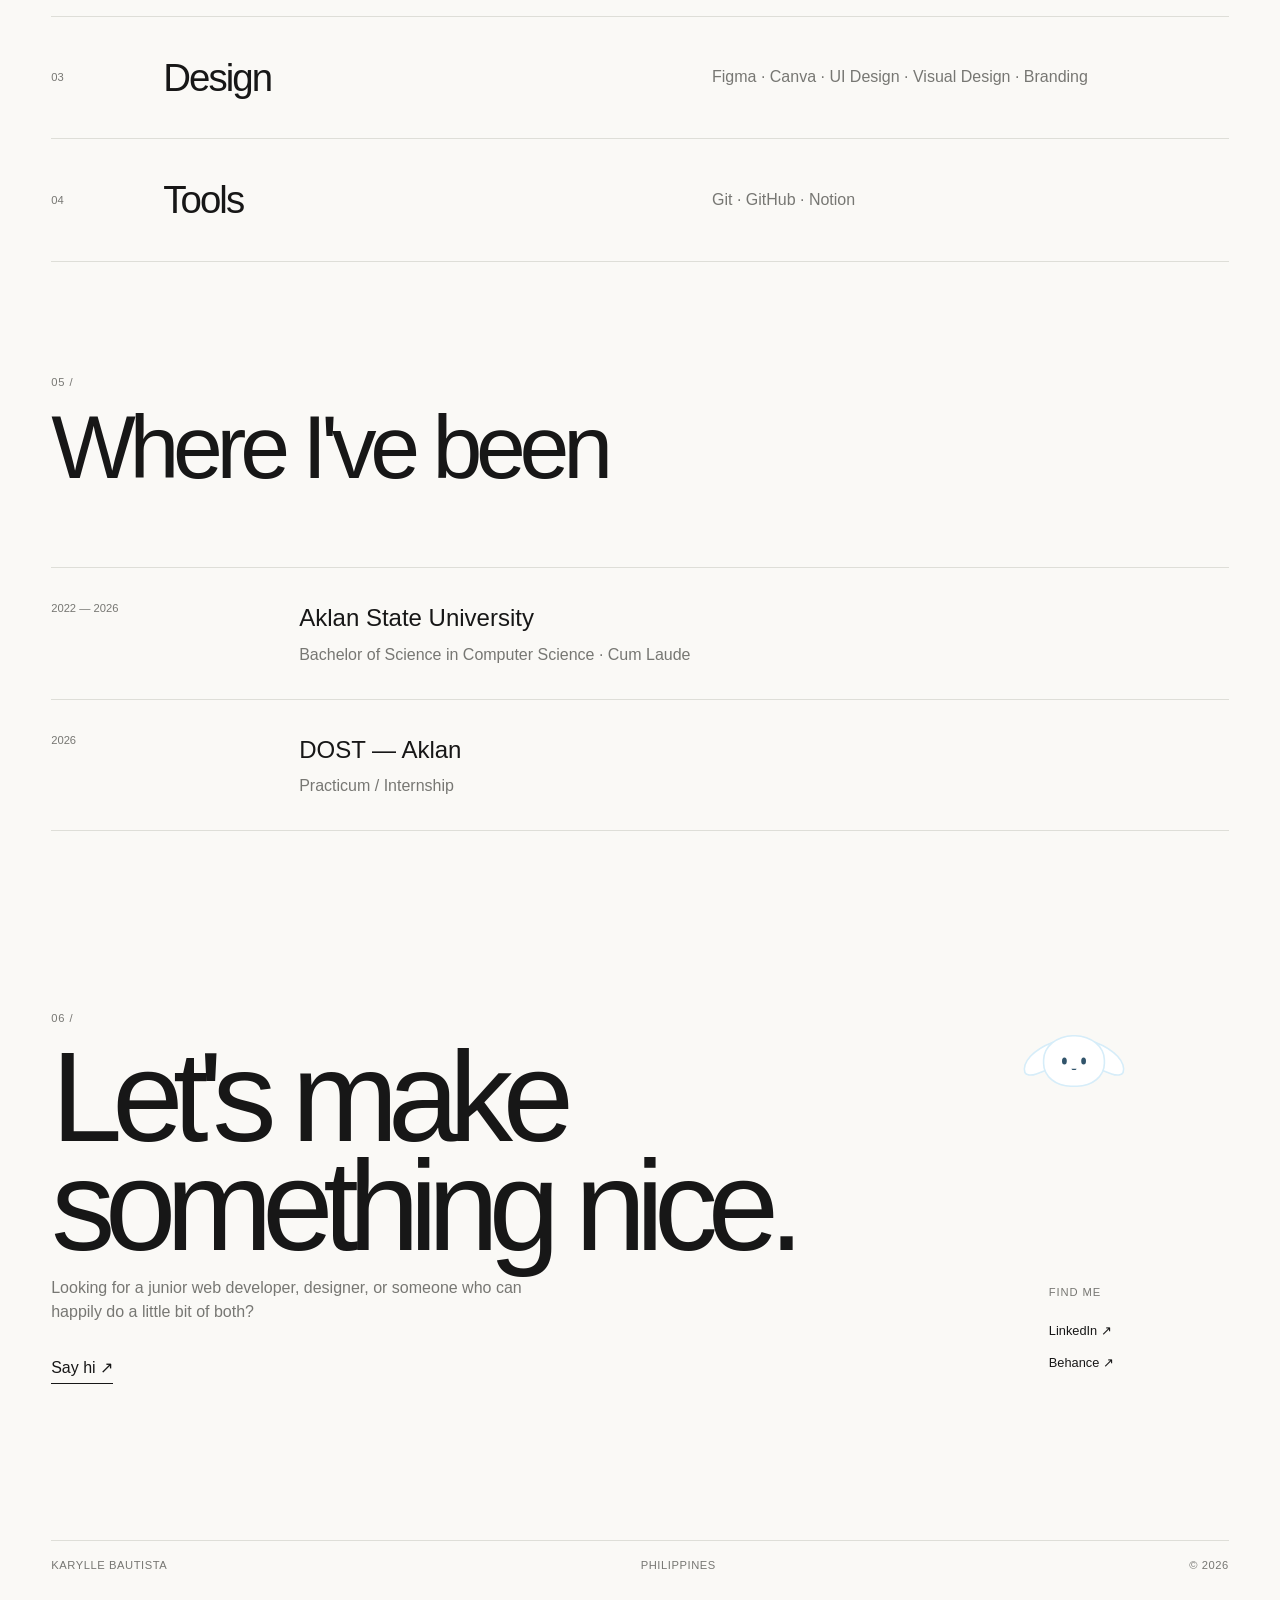
==== commit 9f1c9c99: "Update about.html" ====
--- a/about.html
+++ b/about.html
@@ -61,6 +61,10 @@
                     <img src="assets/images/karylle.png" alt="Karylle Bautista">
                 </div>
 
+                <div class="image">
+                    <img src="assets/images/cinnamon.png" alt="icon">
+                </div>
+
             </div>
 
 
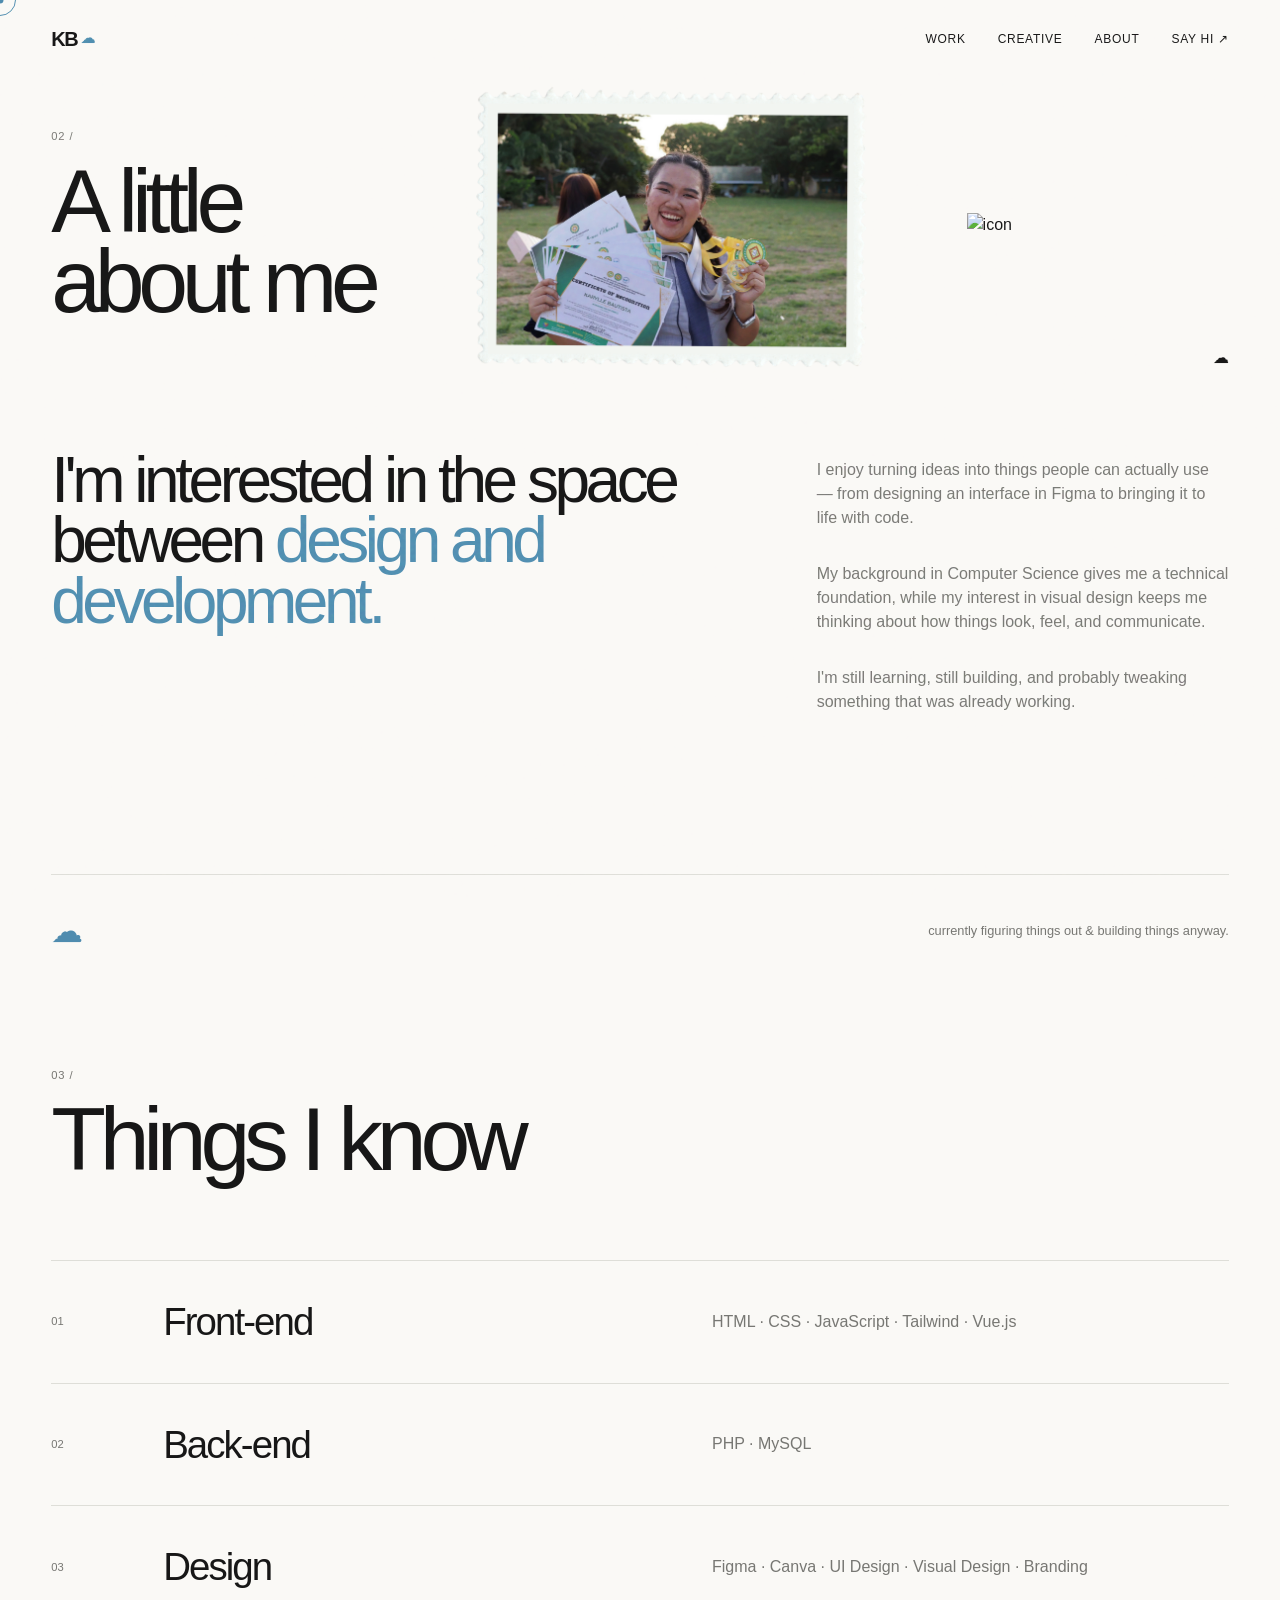
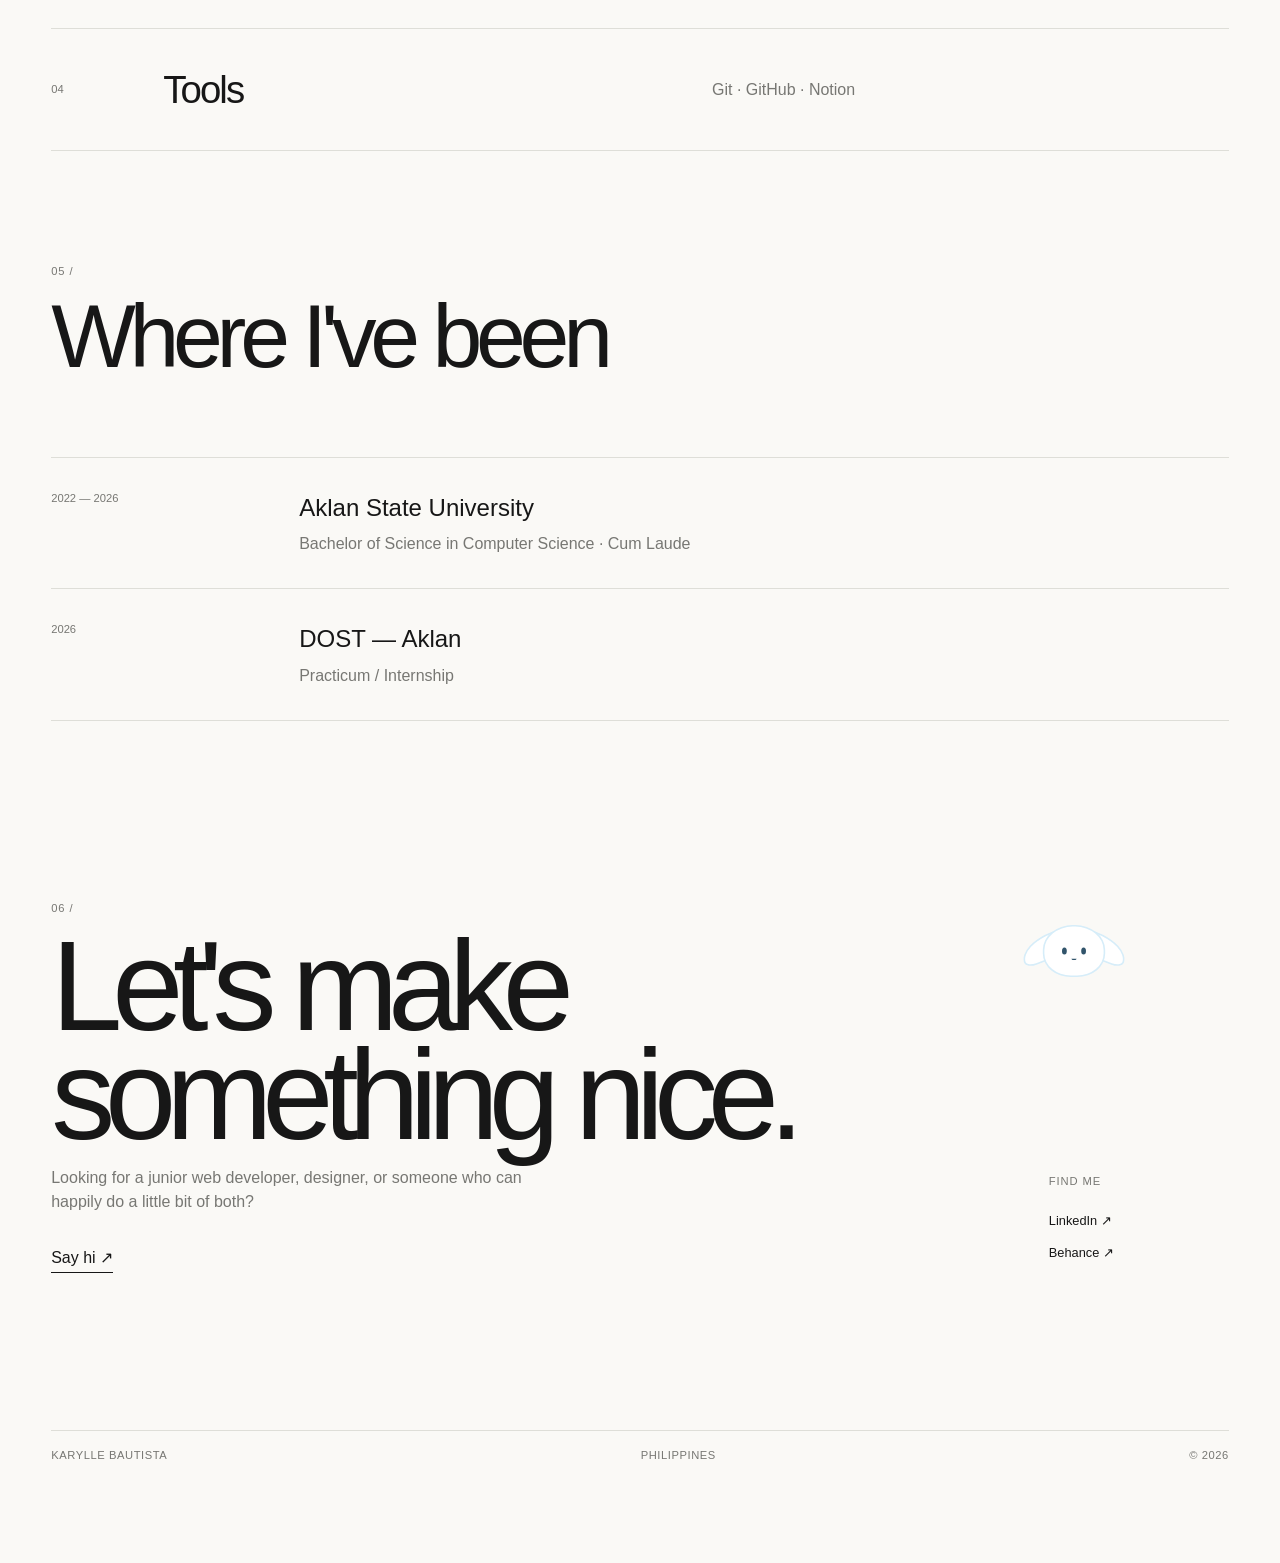
==== commit 78f91b1e: "Update about.html" ====
--- a/about.html
+++ b/about.html
@@ -61,7 +61,7 @@
                     <img src="assets/images/karylle.png" alt="Karylle Bautista">
                 </div>
 
-                <div class="image">
+                <div class="image2">
                     <img src="assets/images/cinnamon.png" alt="icon">
                 </div>
 
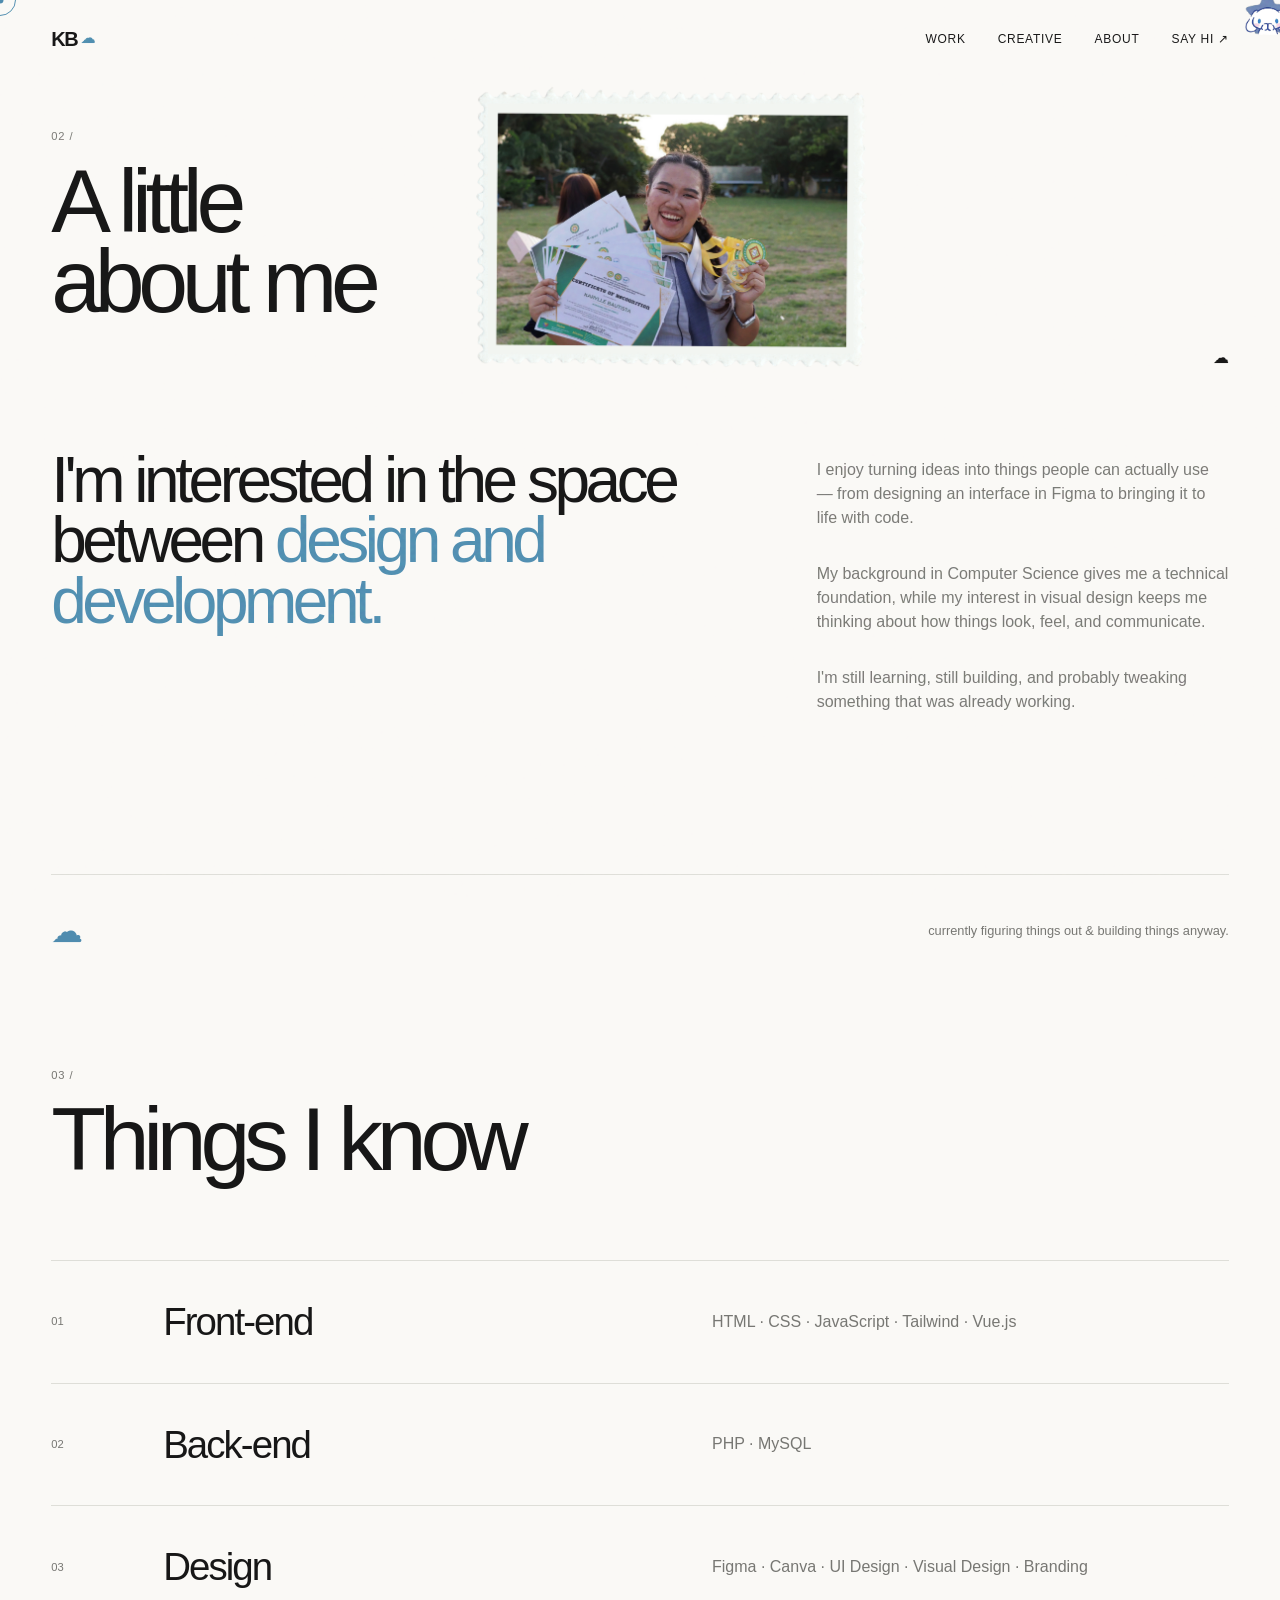
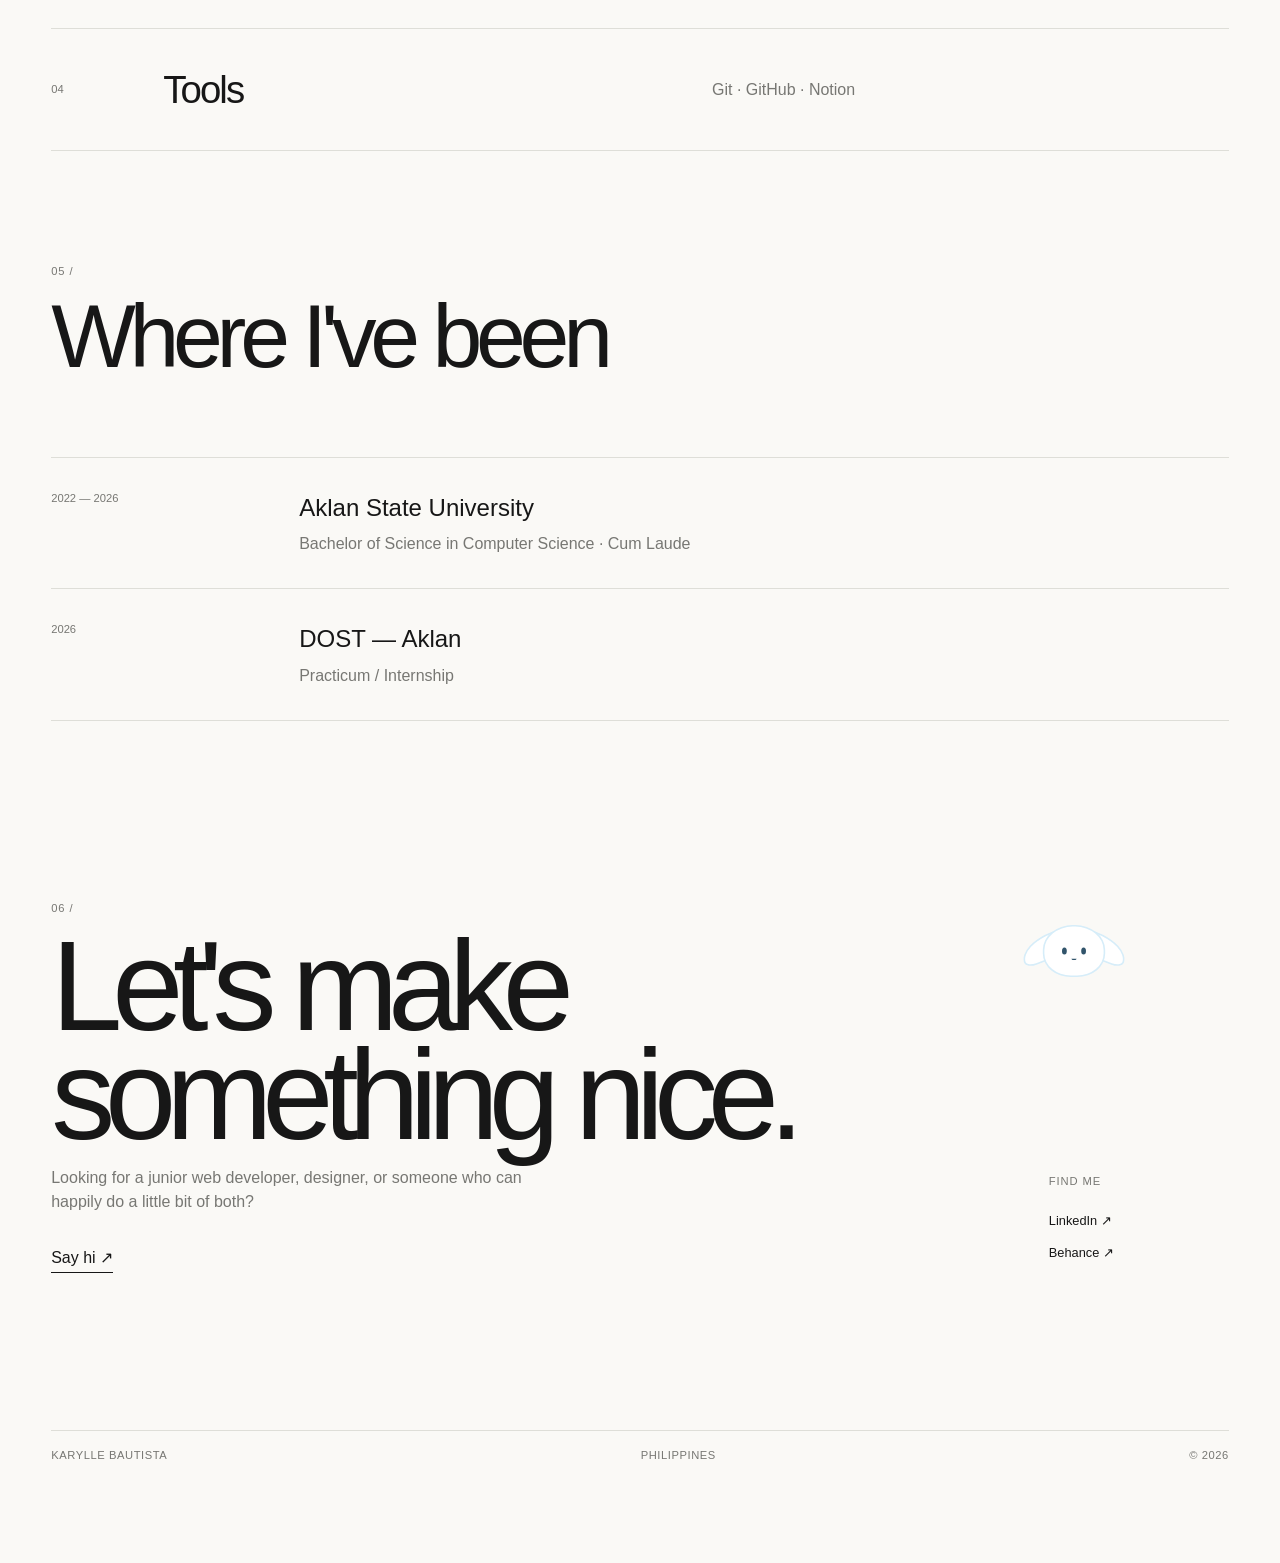
==== commit de2dc759: "Update about.html" ====
--- a/about.html
+++ b/about.html
@@ -59,10 +59,10 @@
 
                 <div class="image">
                     <img src="assets/images/karylle.png" alt="Karylle Bautista">
-                </div>
-
-                <div class="image2">
-                    <img src="assets/images/cinnamon.png" alt="icon">
+                
+                    <div class="image2">
+                        <img src="assets/images/cinnamon.png" alt="icon">
+                    </div>
                 </div>
 
             </div>
--- a/style.css
+++ b/style.css
@@ -1051,6 +1051,19 @@
 
 }
 
+.image2 {
+    position: absolute;
+    width: 45px;
+    top: -10px;
+    right: -10px;
+    z-index: 2;
+}
+
+.image2 img {
+    width: 100%;
+    display: block;
+}
+
 
 .about-text {
 
@@ -1832,4 +1845,4 @@
 
     }
 
-}+}
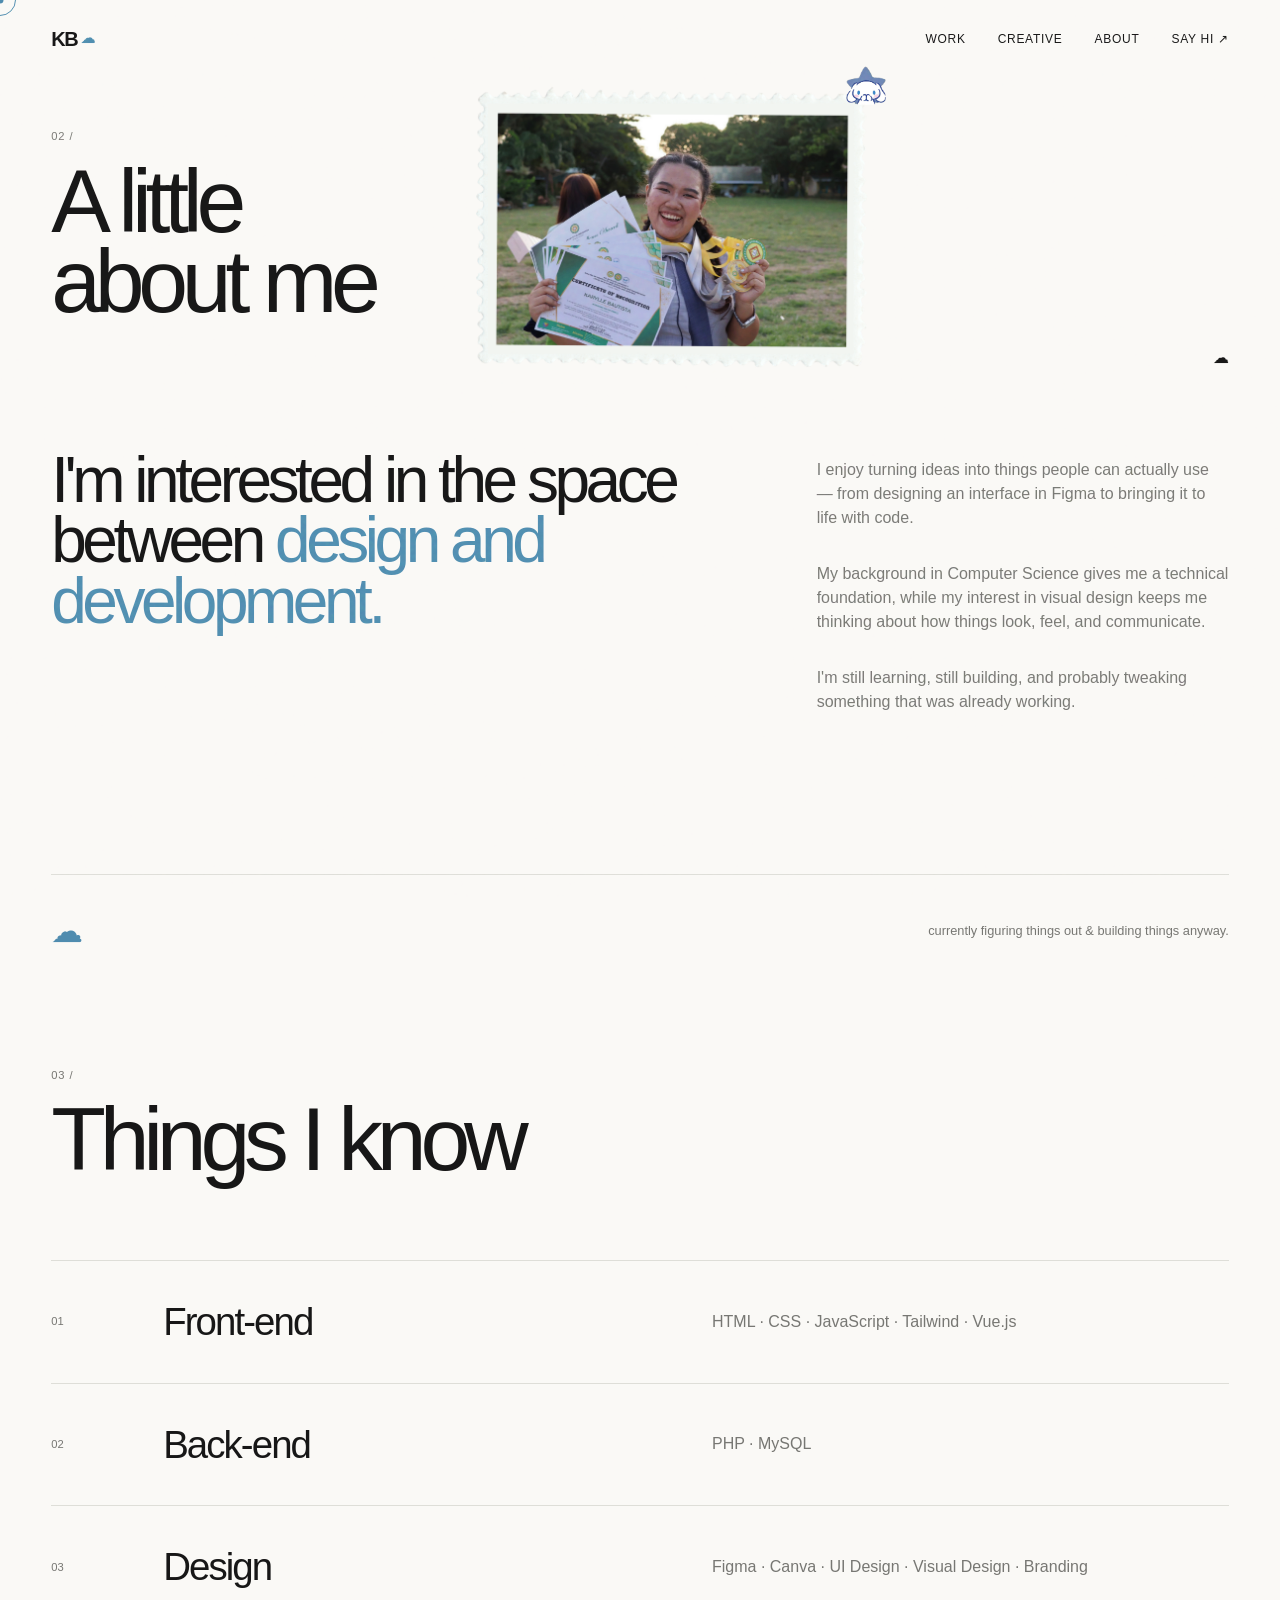
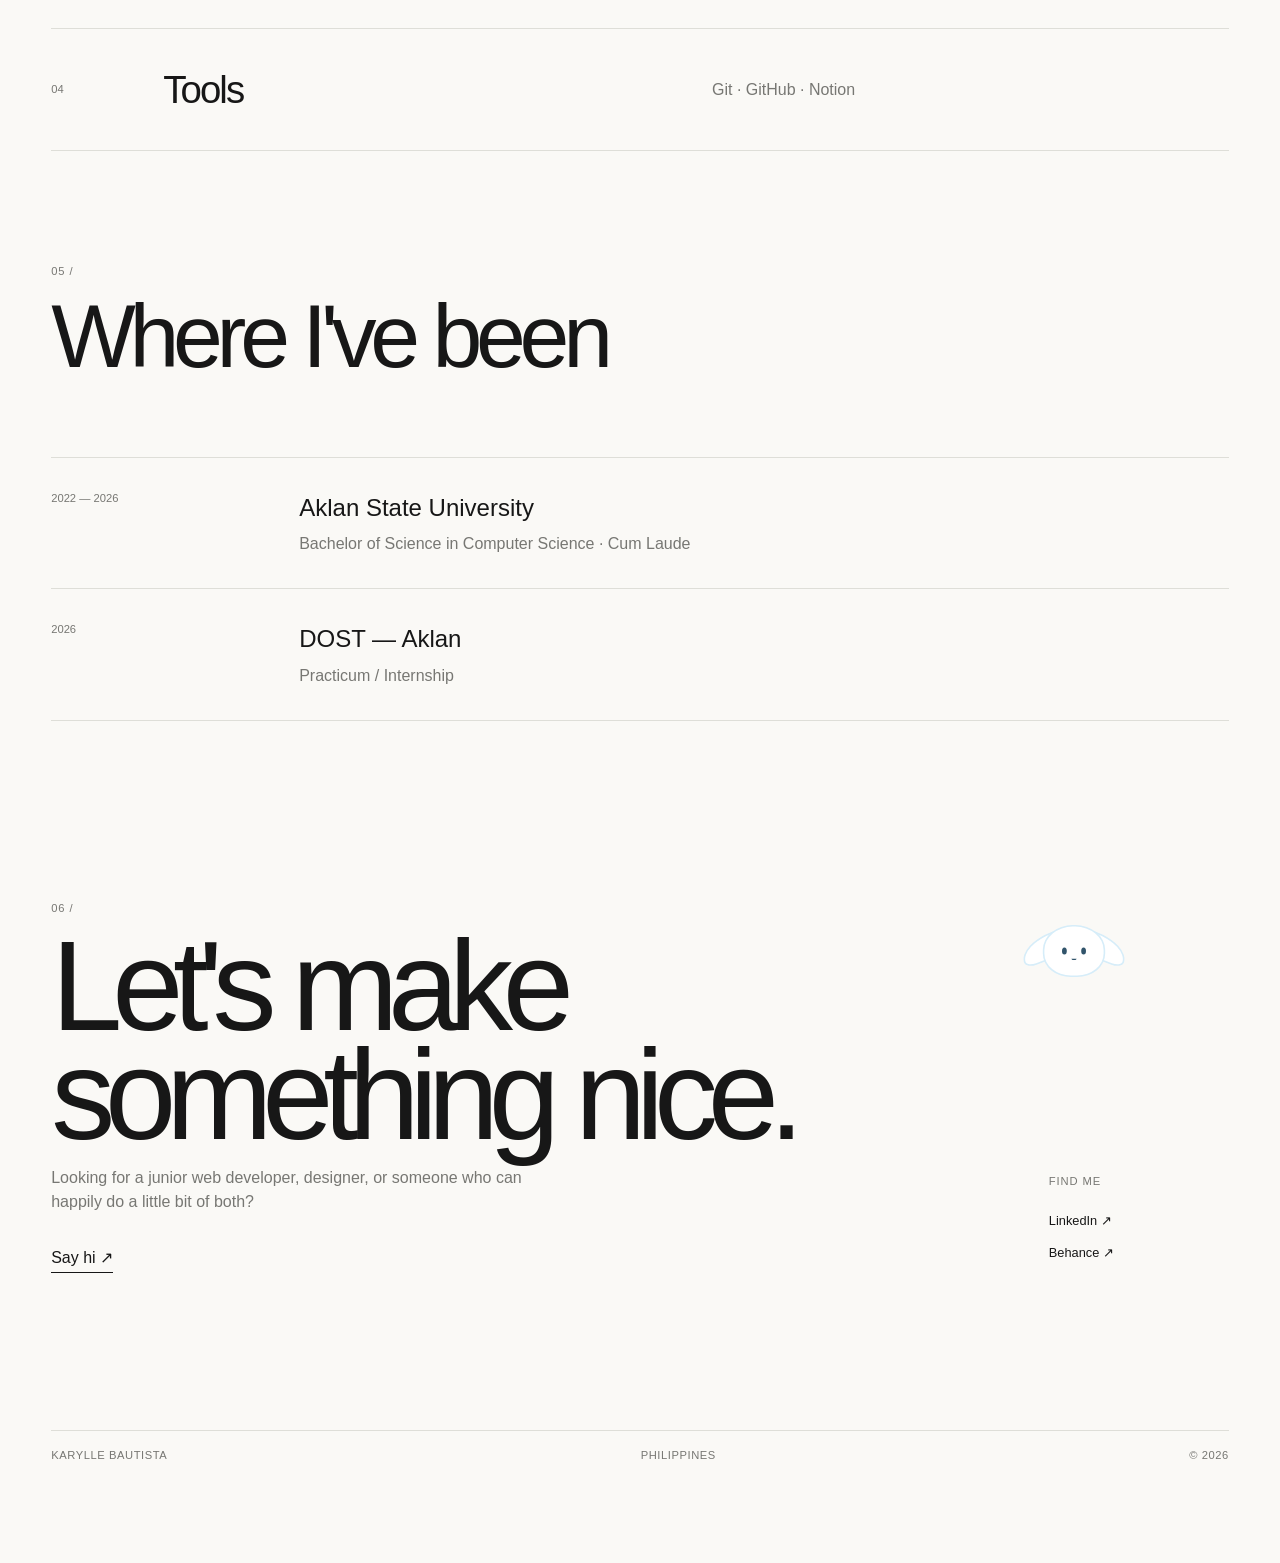
==== commit d48724a0: "Update about.html" ====
--- a/about.html
+++ b/about.html
@@ -4,7 +4,7 @@
 <head>
     <meta charset="UTF-8">
     <meta name="viewport" content="width=device-width, initial-scale=1.0">
-    <title>About Us</title>
+    <title>About Me</title>
     <link rel="icon" type="image/x-icon" href="assets/images/cinnamon.png">
     <link rel="stylesheet" href="style.css">
 </head>
--- a/style.css
+++ b/style.css
@@ -1043,20 +1043,31 @@
 
 }
 
+.image {
+    position: relative;
+    flex: 0 0 400px;
+}
+
 .image img {
+    width: 100%;
     max-width: 400px;
-    overflow: hidden;
+    height: auto;
     display: block;
-    height: auto;
-
 }
 
 .image2 {
     position: absolute;
-    width: 45px;
-    top: -10px;
-    right: -10px;
+    width: 40px;
+    height: 40px;
+    top: -15px;
+    right: -15px;
     z-index: 2;
+}
+
+.image2 img {
+    width: 100%;
+    height: auto;
+    display: block;
 }
 
 .image2 img {
